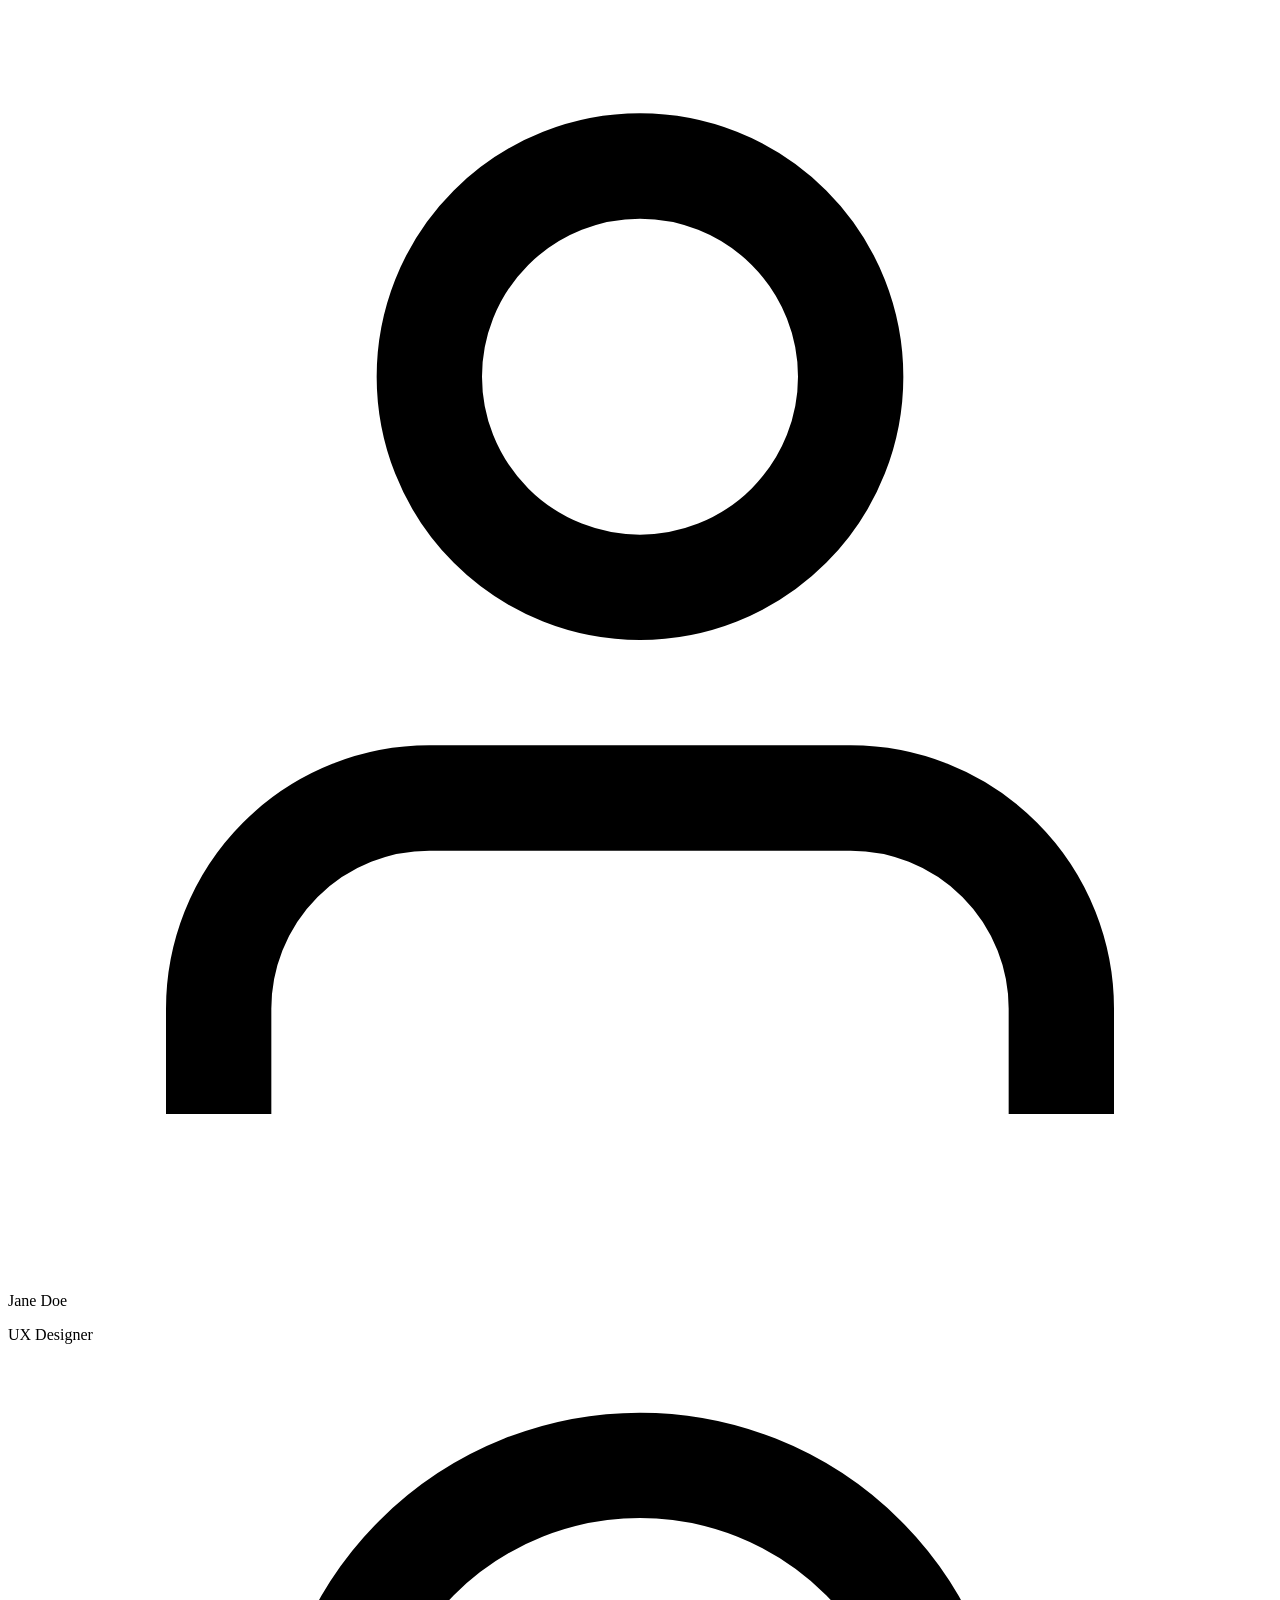
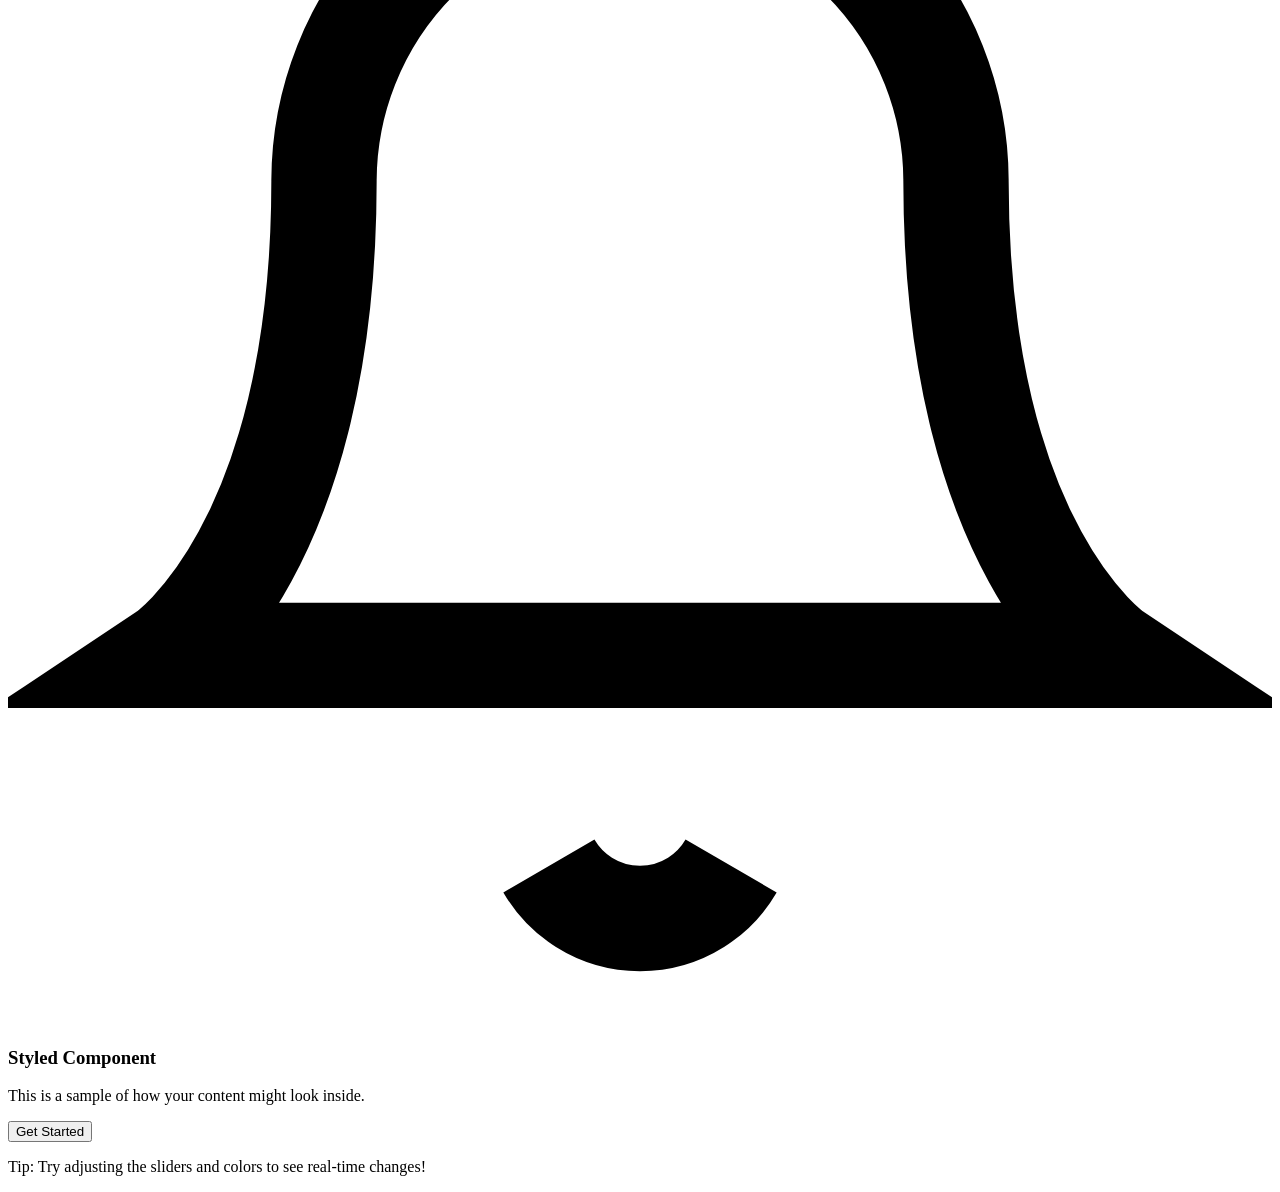
==== login/index.html @ 33eeb3d5 "update" ====
<!DOCTYPE html>
<html lang="ja-jp">
<head>
    <meta charset="UTF-8">
    <meta name="viewport" content="width=device-width, initial-scale=1.0">
    <title>Voton accountにログイン</title>
</head>
<body>
    <svg width="0" height="0" style="position: absolute;">
    <defs>
      <filter id="glass-distortion" x="0%" y="0%" width="100%" height="100%">
        <feTurbulence 
          type="fractalNoise" 
          baseFrequency="0.025 0.025"
          numOctaves="2" 
          seed="92" 
          result="noise" 
        />
        <feGaussianBlur 
          in="noise" 
          stdDeviation="2" 
          result="blurred" 
        />
        <feDisplacementMap 
          in="SourceGraphic" 
          in2="blurred" 
          scale="65"
          xChannelSelector="R" 
          yChannelSelector="G" 
        />
      </filter>
    </defs>
    </svg>
  
  <!-- Liquid Glass Card -->
  <div class="liquid-glass-card">
    <div class="card-content">
      <div class="card-header">
        <div class="user-info">
          <div class="avatar">
            <svg class="avatar-icon" viewBox="0 0 24 24" fill="none" stroke="currentColor" stroke-width="2">
              <path d="M20 21v-2a4 4 0 0 0-4-4H8a4 4 0 0 0-4 4v2"></path>
              <circle cx="12" cy="7" r="4"></circle>
            </svg>
          </div>
          <div class="user-details">
            <p class="user-name">Jane Doe</p>
            <p class="user-role">UX Designer</p>
          </div>
        </div>
        <svg class="notification-icon" viewBox="0 0 24 24" fill="none" stroke="currentColor" stroke-width="2">
          <path d="M18 8A6 6 0 0 0 6 8c0 7-3 9-3 9h18s-3-2-3-9"></path>
          <path d="M13.73 21a2 2 0 0 1-3.46 0"></path>
        </svg>
      </div>
      <div class="card-body">
        <h3 class="card-title">Styled Component</h3>
        <p class="card-description">This is a sample of how your content might look inside.</p>
        <button class="glass-button">Get Started</button>
      </div>
      <p class="card-tip">Tip: Try adjusting the sliders and colors to see real-time changes!</p>
    </div>
  </div>
</body>
</html>
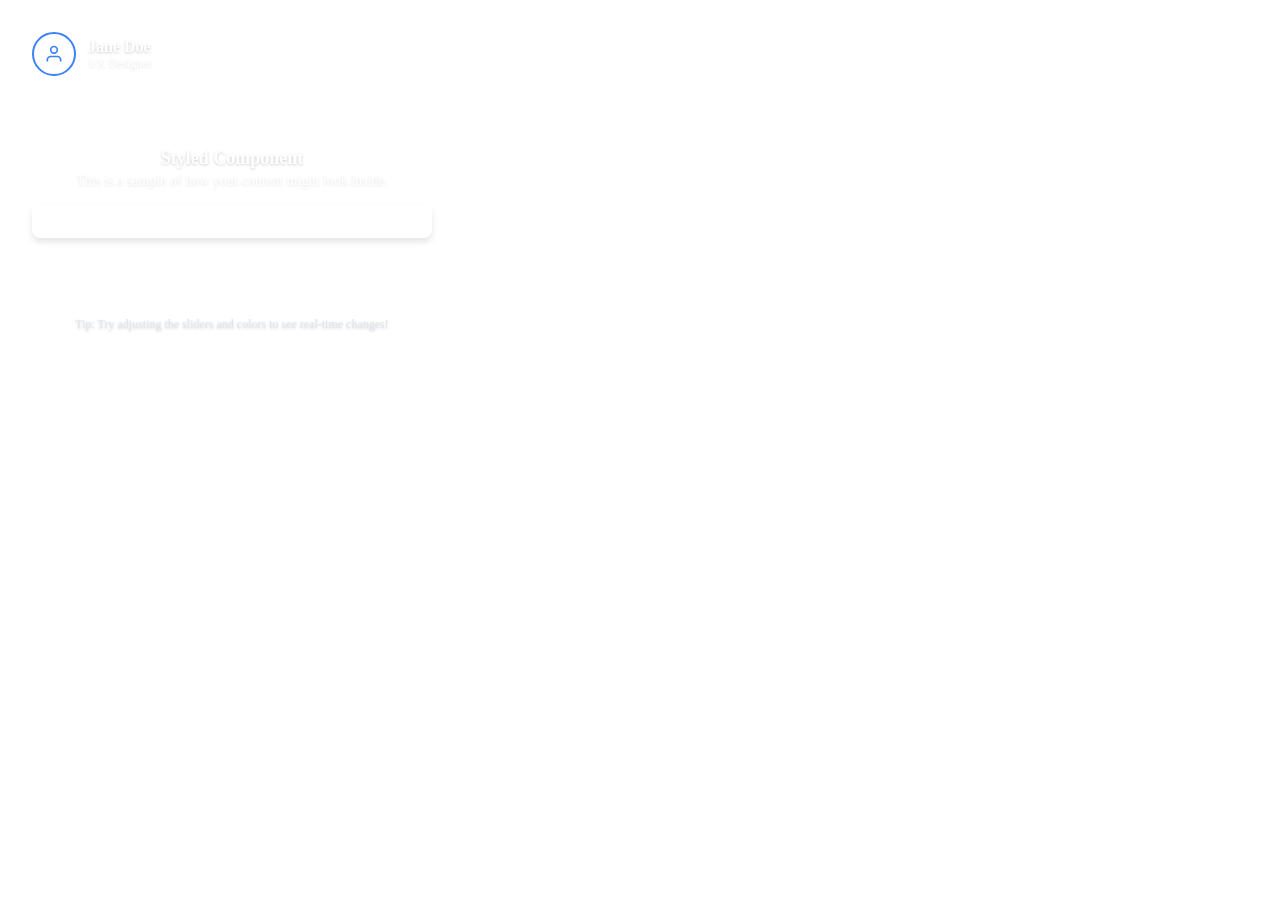
==== commit f19d226b: "update" ====
--- a/login/index.html
+++ b/login/index.html
@@ -1,6 +1,7 @@
 <!DOCTYPE html>
 <html lang="ja-jp">
 <head>
+    <link rel="stylesheet" href="/resources/css/login/index_style.css">
     <meta charset="UTF-8">
     <meta name="viewport" content="width=device-width, initial-scale=1.0">
     <title>Voton accountにログイン</title>
--- a/resources/css/login/index_style.css
+++ b/resources/css/login/index_style.css
@@ -0,0 +1,151 @@
+  /* Liquid Glass Card */
+  .liquid-glass-card {
+    position: relative;
+    width: 400px;
+    height: 300px;
+    border-radius: 28px;
+    isolation: isolate;
+    box-shadow: 0px 0px 21px -8px rgba(255, 255, 255, 0.3);
+    cursor: pointer;
+  }
+  
+  
+  /* Tint and inner shadow layer */
+  .liquid-glass-card::before {
+    content: '';
+    position: absolute;
+    inset: 0;
+    z-index: 0;
+    border-radius: 28px;
+    box-shadow: inset 0 0 12px -2px rgba(255, 255, 255, 0.7);
+    background-color: rgba(255, 255, 255, 0);
+    pointer-events: none;
+  }
+  
+  /* Backdrop blur and distortion layer */
+  .liquid-glass-card::after {
+    content: '';
+    position: absolute;
+    inset: 0;
+    z-index: -1;
+    border-radius: 28px;
+    backdrop-filter: blur(6px);
+    -webkit-backdrop-filter: blur(6px);
+    filter: url(#glass-distortion);
+    -webkit-filter: url(#glass-distortion);
+    isolation: isolate;
+    pointer-events: none;
+  }
+  
+  /* Content styling */
+  .card-content {
+    position: relative;
+    z-index: 10;
+    width: 100%;
+    height: 100%;
+    display: flex;
+    flex-direction: column;
+    justify-content: space-between;
+    padding: 24px;
+    color: white;
+    text-shadow: 0 1px 3px rgba(0,0,0,0.2);
+  }
+  
+  .card-header {
+    display: flex;
+    justify-content: space-between;
+    align-items: flex-start;
+  }
+  
+  .user-info {
+    display: flex;
+    align-items: center;
+    gap: 12px;
+  }
+  
+  .avatar {
+    width: 40px;
+    height: 40px;
+    border-radius: 50%;
+    background: rgba(255, 255, 255, 0.1);
+    border: 2px solid #3b82f6;
+    display: flex;
+    align-items: center;
+    justify-content: center;
+  }
+  
+  .avatar-icon {
+    width: 20px;
+    height: 20px;
+    color: #3b82f6;
+  }
+  
+  .user-details {
+    display: flex;
+    flex-direction: column;
+  }
+  
+  .user-name {
+    font-weight: 600;
+    margin: 0;
+  }
+  
+  .user-role {
+    font-size: 12px;
+    opacity: 0.7;
+    margin: 0;
+  }
+  
+  .notification-icon {
+    width: 20px;
+    height: 20px;
+    opacity: 0.5;
+  }
+  
+  .card-body {
+    text-align: center;
+    margin-top: 8px;
+  }
+  
+  .card-title {
+    font-size: 18px;
+    font-weight: 700;
+    margin: 0 0 4px 0;
+  }
+  
+  .card-description {
+    font-size: 14px;
+    opacity: 0.7;
+    margin: 0 0 16px 0;
+  }
+  
+  .glass-button {
+    width: 100%;
+    background: rgba(255, 255, 255, 0.1);
+    border: 1px solid rgba(255, 255, 255, 0.2);
+    color: white;
+    padding: 8px 16px;
+    border-radius: 8px;
+    font-weight: 600;
+    cursor: pointer;
+    backdrop-filter: blur(8px);
+    -webkit-backdrop-filter: blur(8px);
+    box-shadow: 0 4px 6px rgba(0, 0, 0, 0.1);
+    transition: all 0.2s ease;
+  }
+  
+  .glass-button:hover {
+    background: rgba(255, 255, 255, 0.2);
+  }
+  
+  .glass-button:focus {
+    outline: none;
+    box-shadow: 0 0 0 2px rgba(59, 130, 246, 0.4);
+  }
+  
+  .card-tip {
+    font-size: 12px;
+    text-align: center;
+    color: #e0e6ed;
+    margin: 16px 0 0 0;
+  }
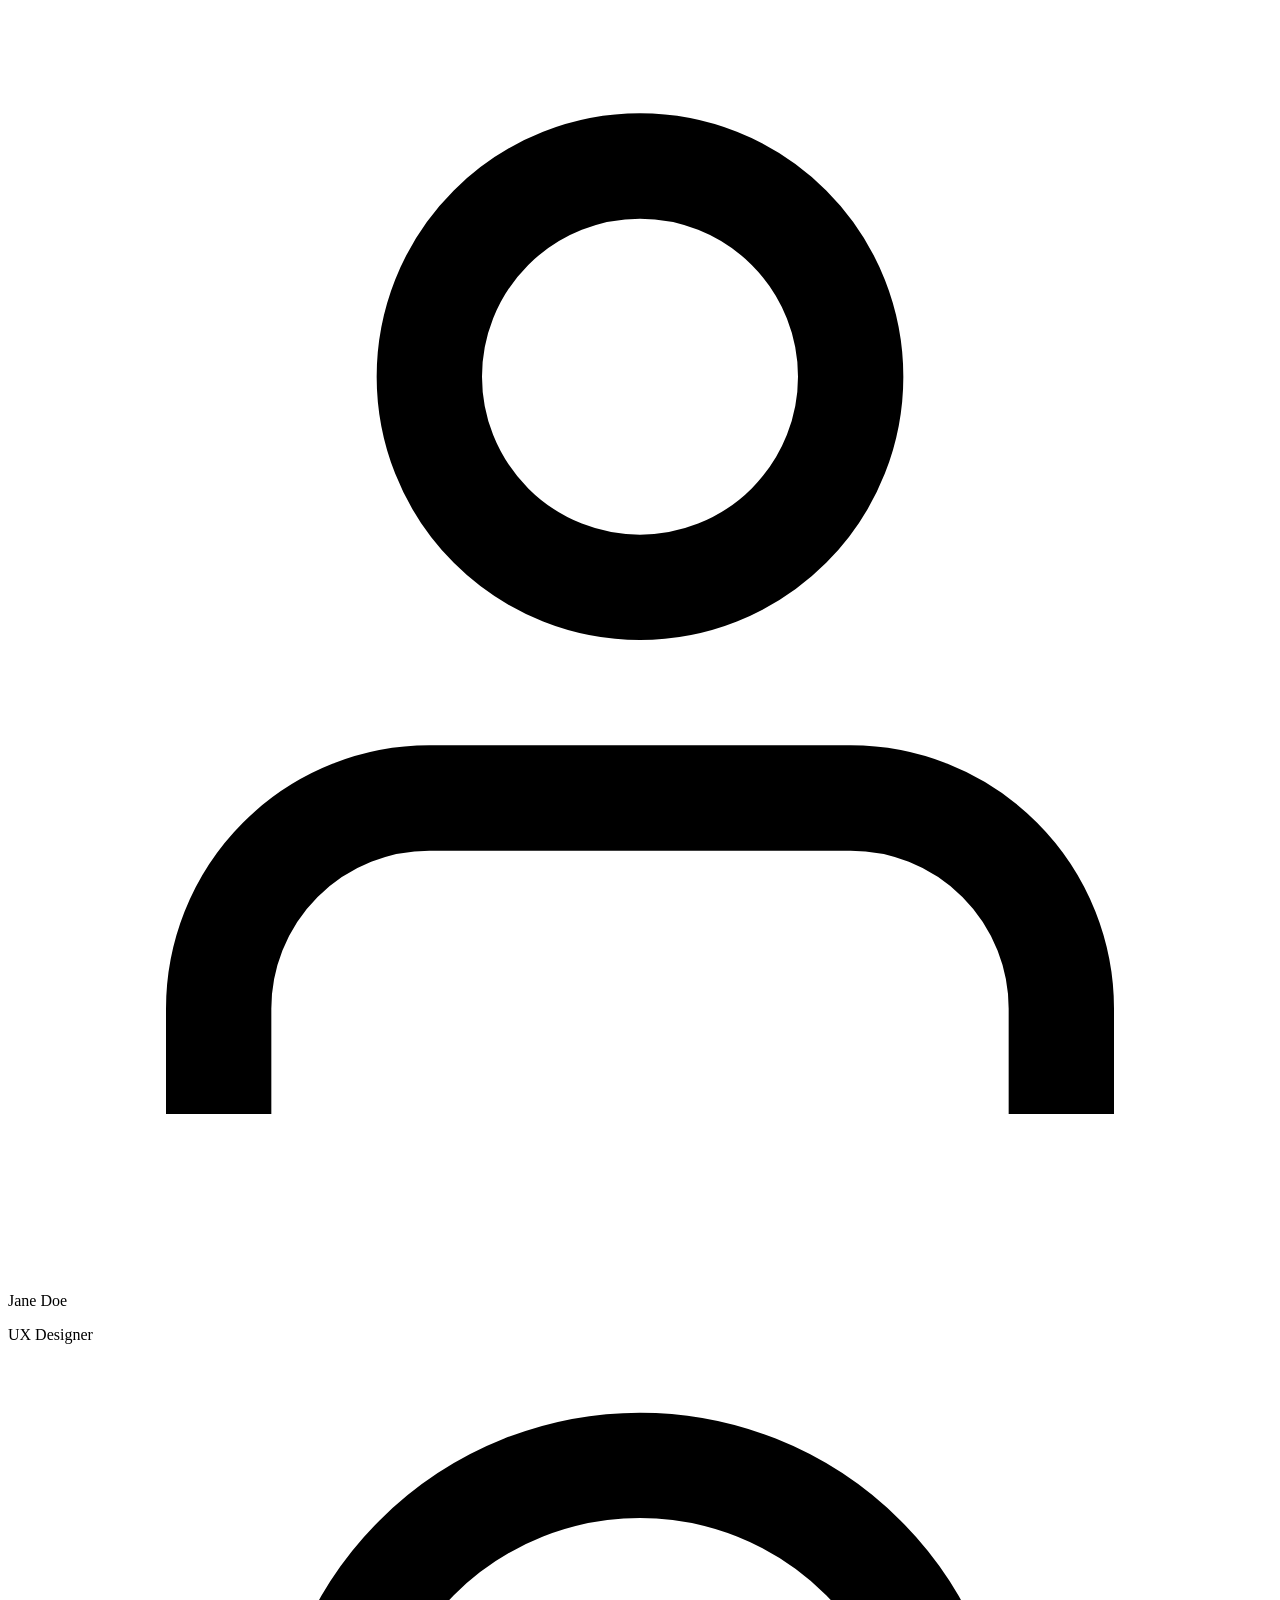
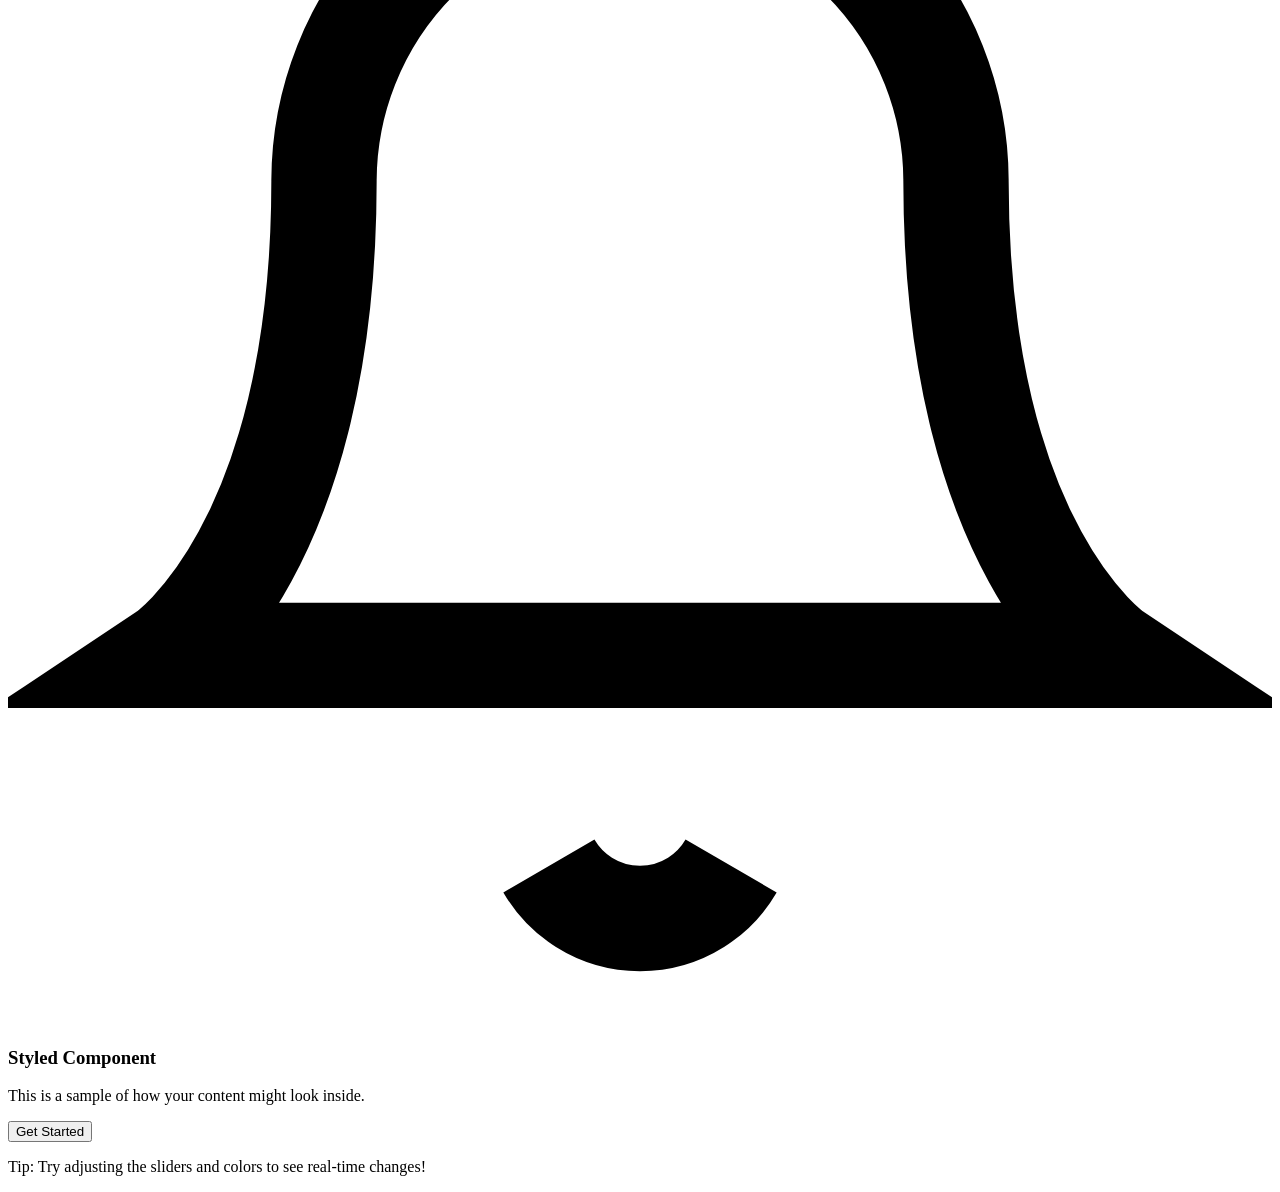
==== commit 10124b78: "update" ====
--- a/login/index.html
+++ b/login/index.html
@@ -1,8 +1,8 @@
 <!DOCTYPE html>
 <html lang="ja-jp">
 <head>
-    <link rel="stylesheet" href="/resources/css/login/index_style.css">
     <meta charset="UTF-8">
+    <link rel="stylesheet" href="/resources/css/index_style.css">
     <meta name="viewport" content="width=device-width, initial-scale=1.0">
     <title>Voton accountにログイン</title>
 </head>
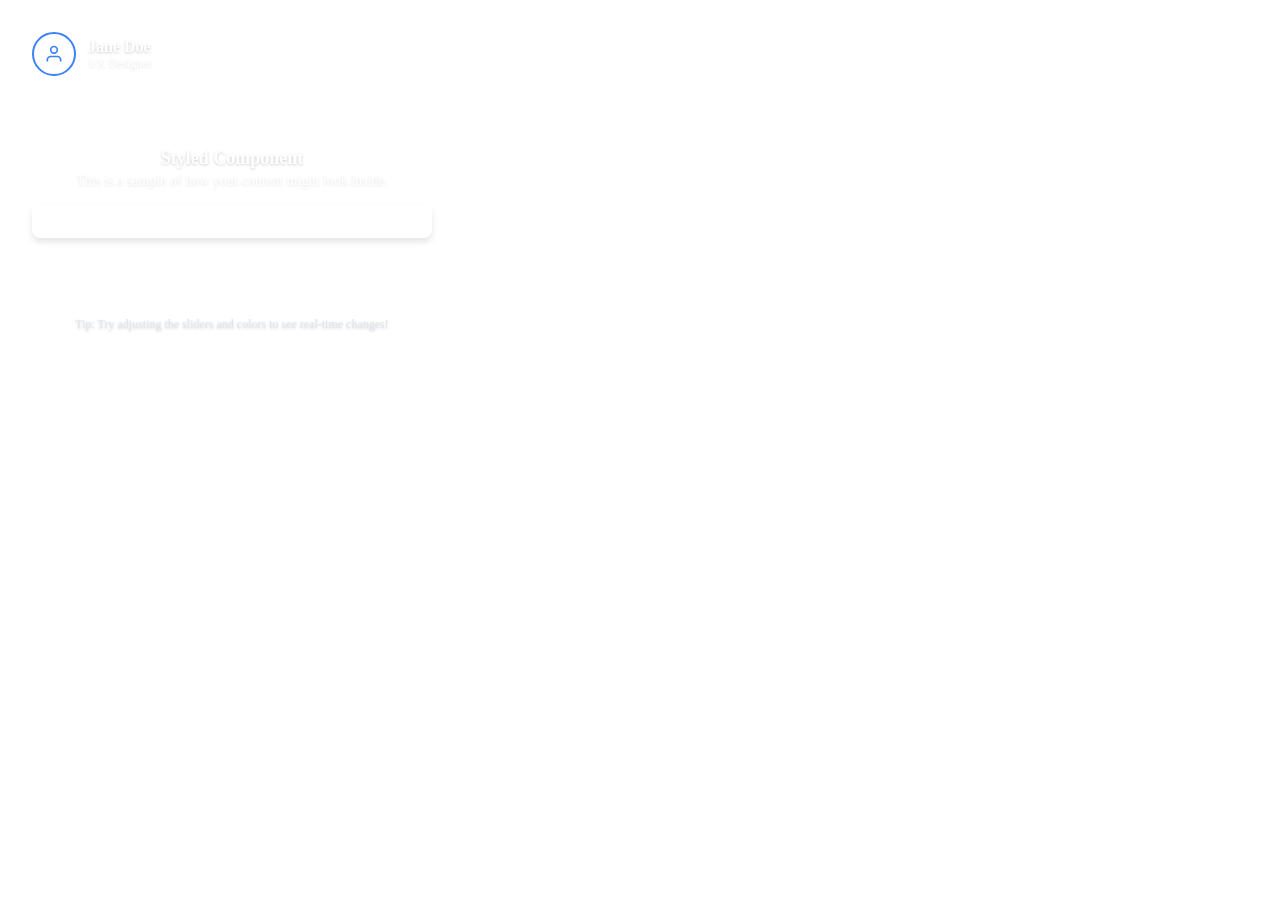
==== commit 0c182812: "Merge branch 'main' of https://github.com/poko-chan/voton" ====
--- a/login/index.html
+++ b/login/index.html
@@ -1,6 +1,7 @@
 <!DOCTYPE html>
 <html lang="ja-jp">
 <head>
+    <link rel="stylesheet" href="/resources/css/login/index_style.css">
     <meta charset="UTF-8">
     <link rel="stylesheet" href="/resources/css/index_style.css">
     <meta name="viewport" content="width=device-width, initial-scale=1.0">
--- a/resources/css/login/index_style.css
+++ b/resources/css/login/index_style.css
@@ -0,0 +1,151 @@
+  /* Liquid Glass Card */
+  .liquid-glass-card {
+    position: relative;
+    width: 400px;
+    height: 300px;
+    border-radius: 28px;
+    isolation: isolate;
+    box-shadow: 0px 0px 21px -8px rgba(255, 255, 255, 0.3);
+    cursor: pointer;
+  }
+  
+  
+  /* Tint and inner shadow layer */
+  .liquid-glass-card::before {
+    content: '';
+    position: absolute;
+    inset: 0;
+    z-index: 0;
+    border-radius: 28px;
+    box-shadow: inset 0 0 12px -2px rgba(255, 255, 255, 0.7);
+    background-color: rgba(255, 255, 255, 0);
+    pointer-events: none;
+  }
+  
+  /* Backdrop blur and distortion layer */
+  .liquid-glass-card::after {
+    content: '';
+    position: absolute;
+    inset: 0;
+    z-index: -1;
+    border-radius: 28px;
+    backdrop-filter: blur(6px);
+    -webkit-backdrop-filter: blur(6px);
+    filter: url(#glass-distortion);
+    -webkit-filter: url(#glass-distortion);
+    isolation: isolate;
+    pointer-events: none;
+  }
+  
+  /* Content styling */
+  .card-content {
+    position: relative;
+    z-index: 10;
+    width: 100%;
+    height: 100%;
+    display: flex;
+    flex-direction: column;
+    justify-content: space-between;
+    padding: 24px;
+    color: white;
+    text-shadow: 0 1px 3px rgba(0,0,0,0.2);
+  }
+  
+  .card-header {
+    display: flex;
+    justify-content: space-between;
+    align-items: flex-start;
+  }
+  
+  .user-info {
+    display: flex;
+    align-items: center;
+    gap: 12px;
+  }
+  
+  .avatar {
+    width: 40px;
+    height: 40px;
+    border-radius: 50%;
+    background: rgba(255, 255, 255, 0.1);
+    border: 2px solid #3b82f6;
+    display: flex;
+    align-items: center;
+    justify-content: center;
+  }
+  
+  .avatar-icon {
+    width: 20px;
+    height: 20px;
+    color: #3b82f6;
+  }
+  
+  .user-details {
+    display: flex;
+    flex-direction: column;
+  }
+  
+  .user-name {
+    font-weight: 600;
+    margin: 0;
+  }
+  
+  .user-role {
+    font-size: 12px;
+    opacity: 0.7;
+    margin: 0;
+  }
+  
+  .notification-icon {
+    width: 20px;
+    height: 20px;
+    opacity: 0.5;
+  }
+  
+  .card-body {
+    text-align: center;
+    margin-top: 8px;
+  }
+  
+  .card-title {
+    font-size: 18px;
+    font-weight: 700;
+    margin: 0 0 4px 0;
+  }
+  
+  .card-description {
+    font-size: 14px;
+    opacity: 0.7;
+    margin: 0 0 16px 0;
+  }
+  
+  .glass-button {
+    width: 100%;
+    background: rgba(255, 255, 255, 0.1);
+    border: 1px solid rgba(255, 255, 255, 0.2);
+    color: white;
+    padding: 8px 16px;
+    border-radius: 8px;
+    font-weight: 600;
+    cursor: pointer;
+    backdrop-filter: blur(8px);
+    -webkit-backdrop-filter: blur(8px);
+    box-shadow: 0 4px 6px rgba(0, 0, 0, 0.1);
+    transition: all 0.2s ease;
+  }
+  
+  .glass-button:hover {
+    background: rgba(255, 255, 255, 0.2);
+  }
+  
+  .glass-button:focus {
+    outline: none;
+    box-shadow: 0 0 0 2px rgba(59, 130, 246, 0.4);
+  }
+  
+  .card-tip {
+    font-size: 12px;
+    text-align: center;
+    color: #e0e6ed;
+    margin: 16px 0 0 0;
+  }
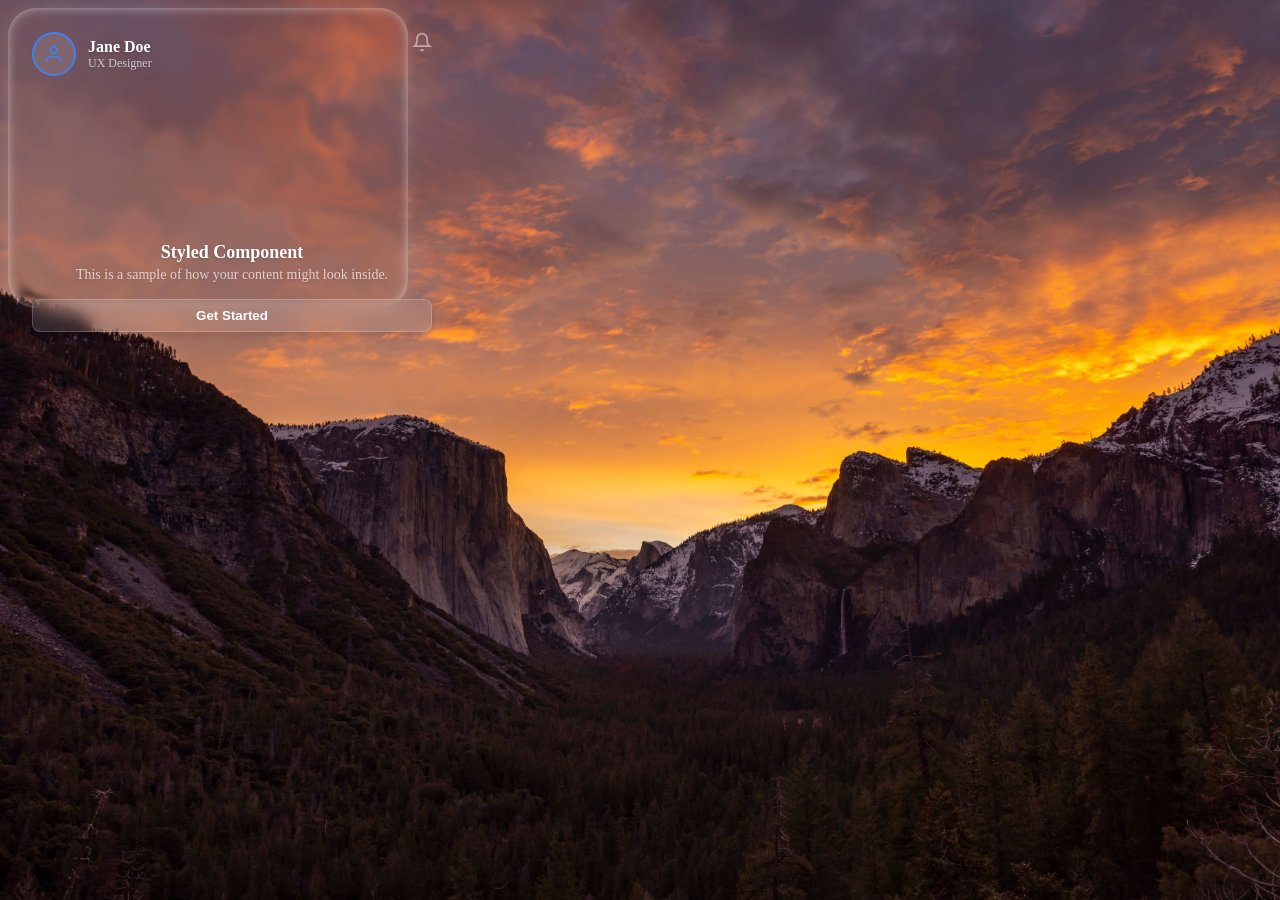
==== commit bf4c7f85: "update" ====
--- a/login/index.html
+++ b/login/index.html
@@ -60,7 +60,6 @@
         <p class="card-description">This is a sample of how your content might look inside.</p>
         <button class="glass-button">Get Started</button>
       </div>
-      <p class="card-tip">Tip: Try adjusting the sliders and colors to see real-time changes!</p>
     </div>
   </div>
 </body>
--- a/resources/css/login/index_style.css
+++ b/resources/css/login/index_style.css
@@ -1,3 +1,13 @@
+/* style.css */
+body {
+    background-image: url('/resources/img/login/login-background.jpg');
+    background-size: cover;
+    background-repeat: no-repeat;
+    background-position: center center;
+    background-attachment: fixed;
+}
+  
+  
   /* Liquid Glass Card */
   .liquid-glass-card {
     position: relative;
@@ -141,11 +151,4 @@
   .glass-button:focus {
     outline: none;
     box-shadow: 0 0 0 2px rgba(59, 130, 246, 0.4);
-  }
-  
-  .card-tip {
-    font-size: 12px;
-    text-align: center;
-    color: #e0e6ed;
-    margin: 16px 0 0 0;
   }
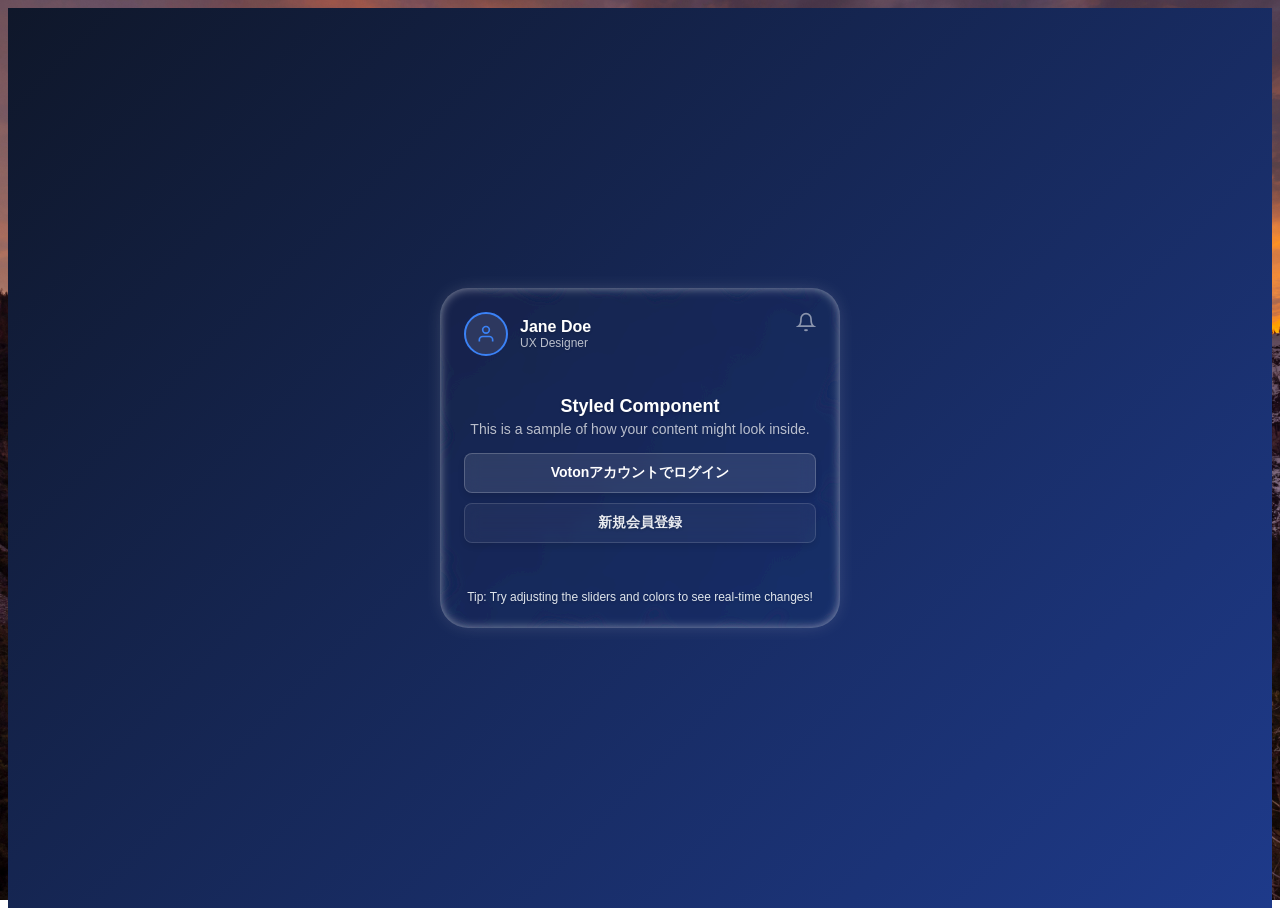
==== commit 9bce5571: "update" ====
--- a/login/index.html
+++ b/login/index.html
@@ -3,12 +3,11 @@
 <head>
     <link rel="stylesheet" href="/resources/css/login/index_style.css">
     <meta charset="UTF-8">
-    <link rel="stylesheet" href="/resources/css/index_style.css">
     <meta name="viewport" content="width=device-width, initial-scale=1.0">
     <title>Voton accountにログイン</title>
 </head>
 <body>
-    <svg width="0" height="0" style="position: absolute;">
+  <svg width="0" height="0" style="position: absolute;">
     <defs>
       <filter id="glass-distortion" x="0%" y="0%" width="100%" height="100%">
         <feTurbulence 
@@ -32,33 +31,41 @@
         />
       </filter>
     </defs>
-    </svg>
+  </svg>
   
-  <!-- Liquid Glass Card -->
-  <div class="liquid-glass-card">
-    <div class="card-content">
-      <div class="card-header">
-        <div class="user-info">
-          <div class="avatar">
-            <svg class="avatar-icon" viewBox="0 0 24 24" fill="none" stroke="currentColor" stroke-width="2">
-              <path d="M20 21v-2a4 4 0 0 0-4-4H8a4 4 0 0 0-4 4v2"></path>
-              <circle cx="12" cy="7" r="4"></circle>
-            </svg>
+  <div class="center-container">
+    <div class="liquid-glass-card">
+      <div class="card-content">
+        <div class="card-header">
+          <div class="user-info">
+            <div class="avatar">
+              <svg class="avatar-icon" viewBox="0 0 24 24" fill="none" stroke="currentColor" stroke-width="2">
+                <path d="M20 21v-2a4 4 0 0 0-4-4H8a4 4 0 0 0-4 4v2"></path>
+                <circle cx="12" cy="7" r="4"></circle>
+              </svg>
+            </div>
+            <div class="user-details">
+              <p class="user-name">Jane Doe</p>
+              <p class="user-role">UX Designer</p>
+            </div>
           </div>
-          <div class="user-details">
-            <p class="user-name">Jane Doe</p>
-            <p class="user-role">UX Designer</p>
+          <svg class="notification-icon" viewBox="0 0 24 24" fill="none" stroke="currentColor" stroke-width="2">
+            <path d="M18 8A6 6 0 0 0 6 8c0 7-3 9-3 9h18s-3-2-3-9"></path>
+            <path d="M13.73 21a2 2 0 0 1-3.46 0"></path>
+          </svg>
+        </div>
+        
+        <div class="card-body">
+          <h3 class="card-title">Styled Component</h3>
+          <p class="card-description">This is a sample of how your content might look inside.</p>
+          
+          <div class="button-group">
+            <button class="glass-button primary-btn">Votonアカウントでログイン</button>
+            <a href="./signup/index.html" class="glass-button secondary-btn">新規会員登録</a>
           </div>
         </div>
-        <svg class="notification-icon" viewBox="0 0 24 24" fill="none" stroke="currentColor" stroke-width="2">
-          <path d="M18 8A6 6 0 0 0 6 8c0 7-3 9-3 9h18s-3-2-3-9"></path>
-          <path d="M13.73 21a2 2 0 0 1-3.46 0"></path>
-        </svg>
-      </div>
-      <div class="card-body">
-        <h3 class="card-title">Styled Component</h3>
-        <p class="card-description">This is a sample of how your content might look inside.</p>
-        <button class="glass-button">Get Started</button>
+        
+        <p class="card-tip">Tip: Try adjusting the sliders and colors to see real-time changes!</p>
       </div>
     </div>
   </div>
--- a/resources/css/login/index_style.css
+++ b/resources/css/login/index_style.css
@@ -1,24 +1,31 @@
-/* style.css */
 body {
-    background-image: url('/resources/img/login/login-background.jpg');
-    background-size: cover;
-    background-repeat: no-repeat;
-    background-position: center center;
-    background-attachment: fixed;
+  background-image: url('/resources/img/login/login-background.jpg');
+  background-size: cover;
+  background-repeat: no-repeat;
+  background-position: center center;
+  background-attachment: fixed;
 }
-  
+
+  /* 画面中央ぞろえ用のスタイル（背景に色や画像を置くとグラスエフェクトが映えます） */
+  .center-container {
+    display: flex;
+    justify-content: center;
+    align-items: center;
+    min-height: 100vh;
+    background: linear-gradient(135deg, #0f172a, #1e3a8a); /* 見栄えのためのサンプル背景色 */
+    font-family: sans-serif;
+  }
   
   /* Liquid Glass Card */
   .liquid-glass-card {
     position: relative;
     width: 400px;
-    height: 300px;
+    height: 340px; /* ボタンが2つになったため、高さを少し広げました */
     border-radius: 28px;
     isolation: isolate;
     box-shadow: 0px 0px 21px -8px rgba(255, 255, 255, 0.3);
     cursor: pointer;
   }
-  
   
   /* Tint and inner shadow layer */
   .liquid-glass-card::before {
@@ -59,6 +66,7 @@
     padding: 24px;
     color: white;
     text-shadow: 0 1px 3px rgba(0,0,0,0.2);
+    box-sizing: border-box;
   }
   
   .card-header {
@@ -129,26 +137,52 @@
     margin: 0 0 16px 0;
   }
   
+  /* ボタンの配置設定 */
+  .button-group {
+    display: flex;
+    flex-direction: column;
+    gap: 10px;
+  }
+  
   .glass-button {
+    display: block;
     width: 100%;
     background: rgba(255, 255, 255, 0.1);
     border: 1px solid rgba(255, 255, 255, 0.2);
     color: white;
-    padding: 8px 16px;
+    padding: 10px 16px;
     border-radius: 8px;
     font-weight: 600;
+    font-size: 14px;
     cursor: pointer;
     backdrop-filter: blur(8px);
     -webkit-backdrop-filter: blur(8px);
     box-shadow: 0 4px 6px rgba(0, 0, 0, 0.1);
     transition: all 0.2s ease;
+    text-decoration: none; /* リンクのアンダーラインを消去 */
+    box-sizing: border-box;
+  }
+  
+  /* 新規登録ボタンは少し控えめ（枠線のみなど）にするとデザインのバランスが良くなります */
+  .secondary-btn {
+    background: rgba(255, 255, 255, 0.05);
+    border: 1px solid rgba(255, 255, 255, 0.15);
+    opacity: 0.9;
   }
   
   .glass-button:hover {
     background: rgba(255, 255, 255, 0.2);
+    opacity: 1;
   }
   
   .glass-button:focus {
     outline: none;
     box-shadow: 0 0 0 2px rgba(59, 130, 246, 0.4);
+  }
+  
+  .card-tip {
+    font-size: 12px;
+    text-align: center;
+    color: #e0e6ed;
+    margin: 16px 0 0 0;
   }
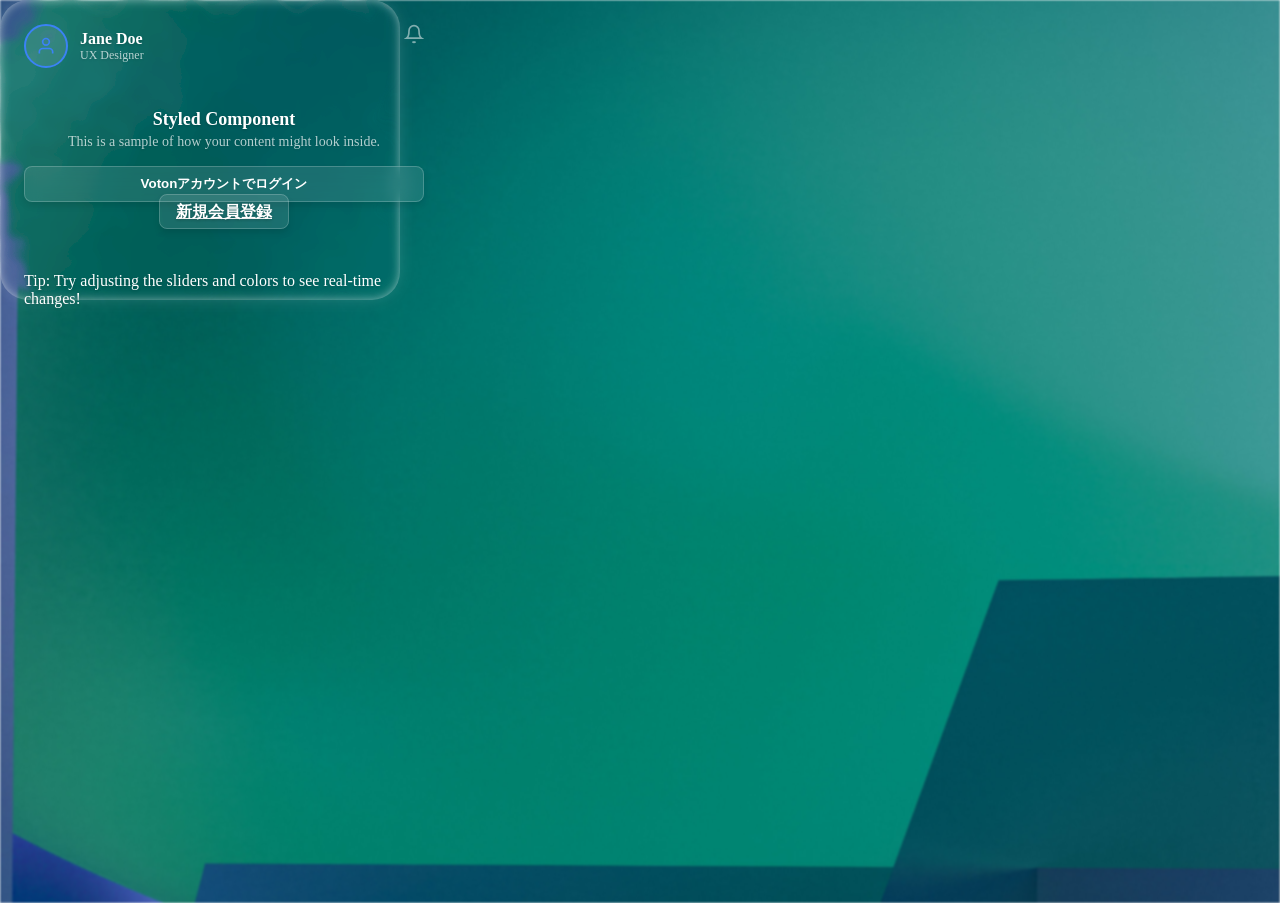
==== commit 197b3d76: "update" ====
--- a/login/index.html
+++ b/login/index.html
@@ -4,7 +4,7 @@
     <link rel="stylesheet" href="/resources/css/login/index_style.css">
     <meta charset="UTF-8">
     <meta name="viewport" content="width=device-width, initial-scale=1.0">
-    <title>Voton accountにログイン</title>
+    <title>Voton account</title>
 </head>
 <body>
   <svg width="0" height="0" style="position: absolute;">
--- a/resources/css/login/index_style.css
+++ b/resources/css/login/index_style.css
@@ -1,31 +1,41 @@
+/* style.css */
 body {
-  background-image: url('/resources/img/login/login-background.jpg');
-  background-size: cover;
-  background-repeat: no-repeat;
-  background-position: center center;
-  background-attachment: fixed;
+    position: relative;
+    z-index: 1;
+    width: 100vw;
+    height: 100vh;
+    margin: 0;
 }
 
-  /* 画面中央ぞろえ用のスタイル（背景に色や画像を置くとグラスエフェクトが映えます） */
-  .center-container {
-    display: flex;
-    justify-content: center;
-    align-items: center;
-    min-height: 100vh;
-    background: linear-gradient(135deg, #0f172a, #1e3a8a); /* 見栄えのためのサンプル背景色 */
-    font-family: sans-serif;
-  }
+
+body::before{
+  content: "";
+  position: absolute;
+  background-image: url('/resources/img/login/background-image.jpg');
+    background-size: cover;
+    background-repeat: repeat-x;
+    background-position: center center;
+    background-attachment: fixed;
+    filter: blur(1px);
+    z-index: -1;
+    top: -3px;
+    bottom: -3px;
+    left: -3px;
+    right: -3px;
+}
+  
   
   /* Liquid Glass Card */
   .liquid-glass-card {
     position: relative;
     width: 400px;
-    height: 340px; /* ボタンが2つになったため、高さを少し広げました */
+    height: 300px;
     border-radius: 28px;
     isolation: isolate;
     box-shadow: 0px 0px 21px -8px rgba(255, 255, 255, 0.3);
     cursor: pointer;
   }
+  
   
   /* Tint and inner shadow layer */
   .liquid-glass-card::before {
@@ -66,7 +76,6 @@
     padding: 24px;
     color: white;
     text-shadow: 0 1px 3px rgba(0,0,0,0.2);
-    box-sizing: border-box;
   }
   
   .card-header {
@@ -137,52 +146,26 @@
     margin: 0 0 16px 0;
   }
   
-  /* ボタンの配置設定 */
-  .button-group {
-    display: flex;
-    flex-direction: column;
-    gap: 10px;
-  }
-  
   .glass-button {
-    display: block;
     width: 100%;
     background: rgba(255, 255, 255, 0.1);
     border: 1px solid rgba(255, 255, 255, 0.2);
     color: white;
-    padding: 10px 16px;
+    padding: 8px 16px;
     border-radius: 8px;
     font-weight: 600;
-    font-size: 14px;
     cursor: pointer;
     backdrop-filter: blur(8px);
     -webkit-backdrop-filter: blur(8px);
     box-shadow: 0 4px 6px rgba(0, 0, 0, 0.1);
     transition: all 0.2s ease;
-    text-decoration: none; /* リンクのアンダーラインを消去 */
-    box-sizing: border-box;
-  }
-  
-  /* 新規登録ボタンは少し控えめ（枠線のみなど）にするとデザインのバランスが良くなります */
-  .secondary-btn {
-    background: rgba(255, 255, 255, 0.05);
-    border: 1px solid rgba(255, 255, 255, 0.15);
-    opacity: 0.9;
   }
   
   .glass-button:hover {
     background: rgba(255, 255, 255, 0.2);
-    opacity: 1;
   }
   
   .glass-button:focus {
     outline: none;
     box-shadow: 0 0 0 2px rgba(59, 130, 246, 0.4);
-  }
-  
-  .card-tip {
-    font-size: 12px;
-    text-align: center;
-    color: #e0e6ed;
-    margin: 16px 0 0 0;
   }
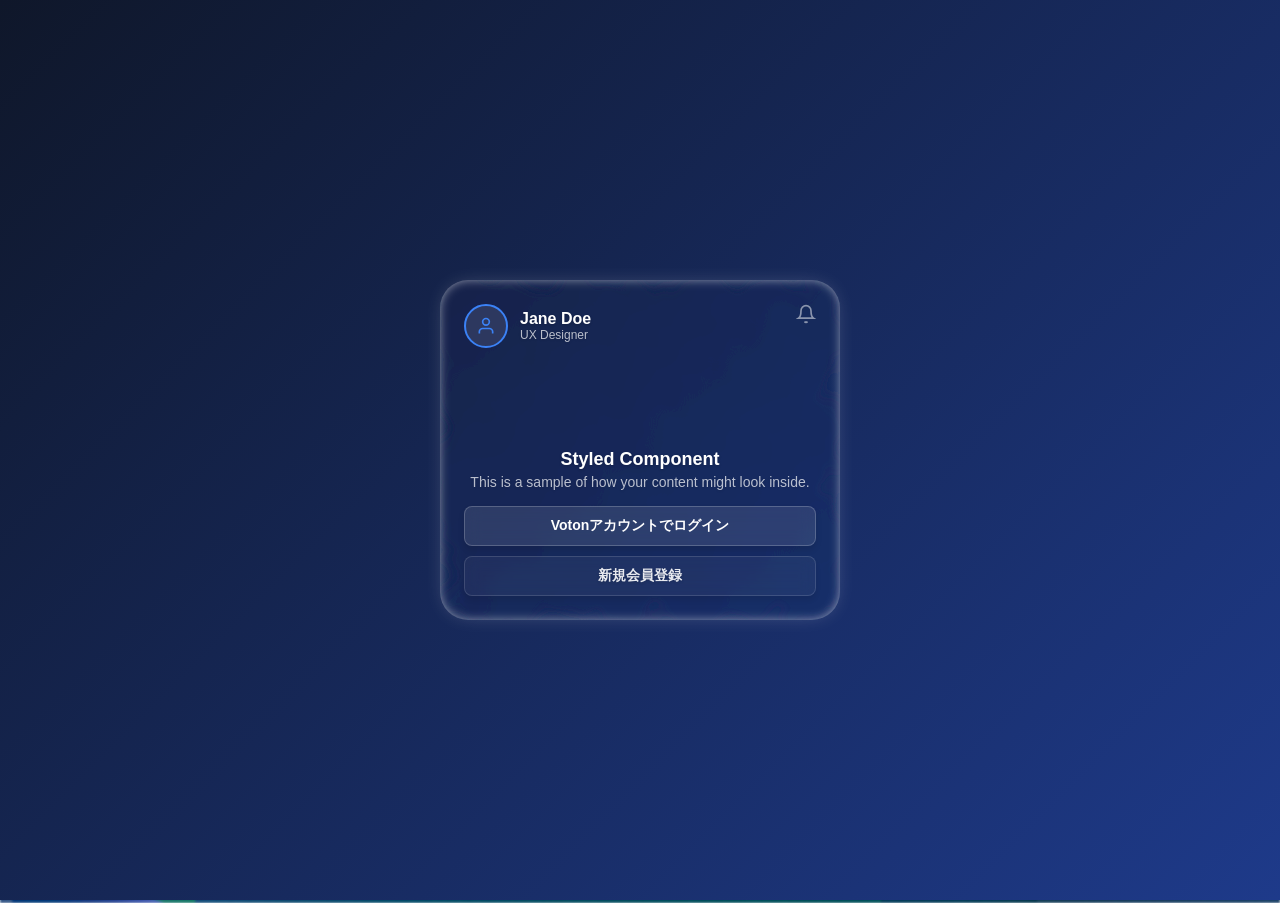
==== commit 4f651112: "update" ====
--- a/login/index.html
+++ b/login/index.html
@@ -64,8 +64,6 @@
             <a href="./signup/index.html" class="glass-button secondary-btn">新規会員登録</a>
           </div>
         </div>
-        
-        <p class="card-tip">Tip: Try adjusting the sliders and colors to see real-time changes!</p>
       </div>
     </div>
   </div>
--- a/resources/css/login/index_style.css
+++ b/resources/css/login/index_style.css
@@ -1,6 +1,5 @@
-/* style.css */
 body {
-    position: relative;
+      position: relative;
     z-index: 1;
     width: 100vw;
     height: 100vh;
@@ -23,19 +22,27 @@
     left: -3px;
     right: -3px;
 }
-  
+
+  /* 画面中央ぞろえ用のスタイル（背景に色や画像を置くとグラスエフェクトが映えます） */
+  .center-container {
+    display: flex;
+    justify-content: center;
+    align-items: center;
+    min-height: 100vh;
+    background: linear-gradient(135deg, #0f172a, #1e3a8a); /* 見栄えのためのサンプル背景色 */
+    font-family: sans-serif;
+  }
   
   /* Liquid Glass Card */
   .liquid-glass-card {
     position: relative;
     width: 400px;
-    height: 300px;
+    height: 340px; /* ボタンが2つになったため、高さを少し広げました */
     border-radius: 28px;
     isolation: isolate;
     box-shadow: 0px 0px 21px -8px rgba(255, 255, 255, 0.3);
     cursor: pointer;
   }
-  
   
   /* Tint and inner shadow layer */
   .liquid-glass-card::before {
@@ -76,6 +83,7 @@
     padding: 24px;
     color: white;
     text-shadow: 0 1px 3px rgba(0,0,0,0.2);
+    box-sizing: border-box;
   }
   
   .card-header {
@@ -146,23 +154,42 @@
     margin: 0 0 16px 0;
   }
   
+  /* ボタンの配置設定 */
+  .button-group {
+    display: flex;
+    flex-direction: column;
+    gap: 10px;
+  }
+  
   .glass-button {
+    display: block;
     width: 100%;
     background: rgba(255, 255, 255, 0.1);
     border: 1px solid rgba(255, 255, 255, 0.2);
     color: white;
-    padding: 8px 16px;
+    padding: 10px 16px;
     border-radius: 8px;
     font-weight: 600;
+    font-size: 14px;
     cursor: pointer;
     backdrop-filter: blur(8px);
     -webkit-backdrop-filter: blur(8px);
     box-shadow: 0 4px 6px rgba(0, 0, 0, 0.1);
     transition: all 0.2s ease;
+    text-decoration: none; /* リンクのアンダーラインを消去 */
+    box-sizing: border-box;
+  }
+  
+  /* 新規登録ボタンは少し控えめ（枠線のみなど）にするとデザインのバランスが良くなります */
+  .secondary-btn {
+    background: rgba(255, 255, 255, 0.05);
+    border: 1px solid rgba(255, 255, 255, 0.15);
+    opacity: 0.9;
   }
   
   .glass-button:hover {
     background: rgba(255, 255, 255, 0.2);
+    opacity: 1;
   }
   
   .glass-button:focus {
